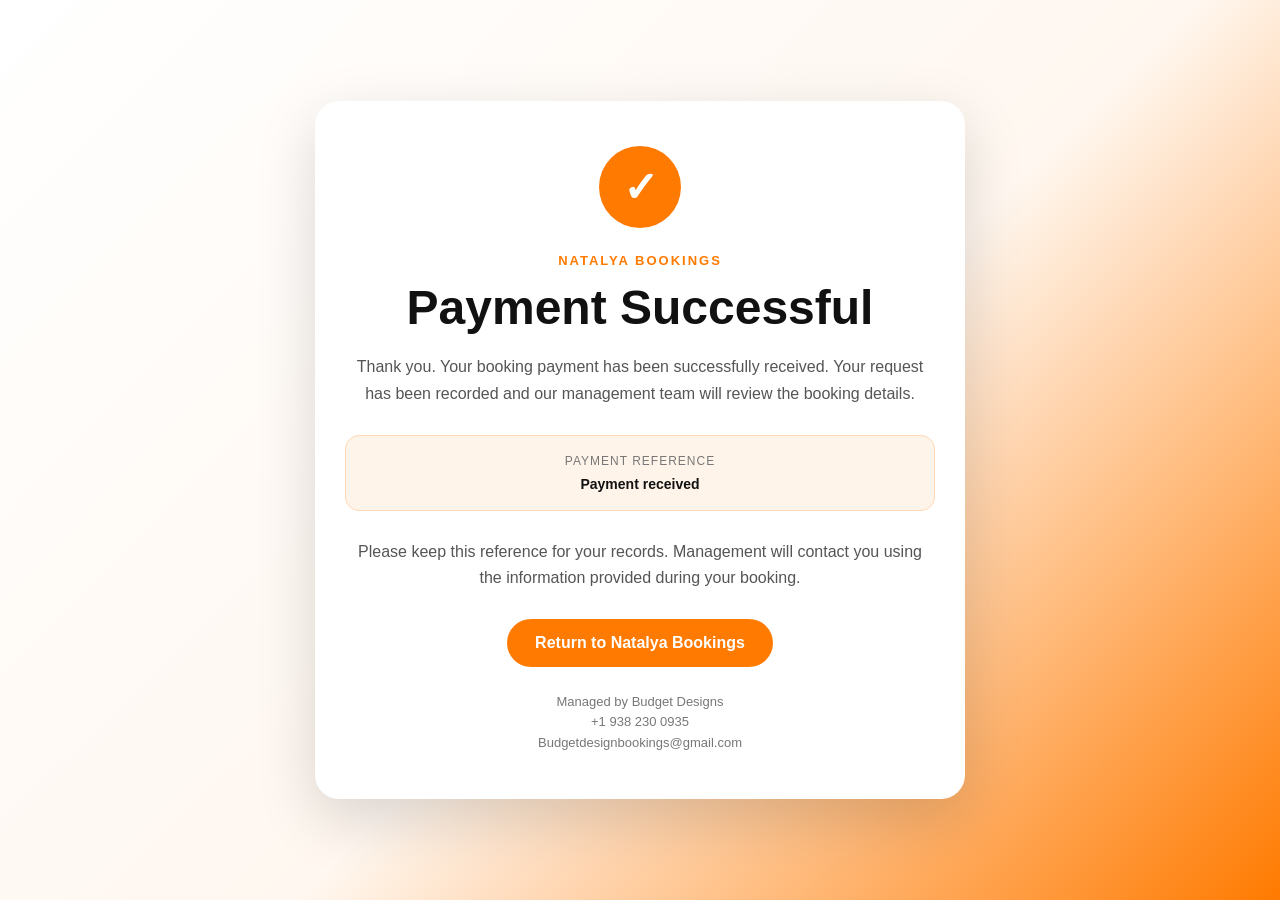
==== success.html @ e9d6222e "Create success.html" ====
<!DOCTYPE html>
<html lang="en">
<head>
    <meta charset="UTF-8">

    <meta
        name="viewport"
        content="width=device-width, initial-scale=1.0"
    >

    <title>Payment Successful | Natalya Bookings</title>

    <meta
        name="description"
        content="Your Natalya Bookings payment has been successfully received."
    >

    <style>

        * {
            box-sizing: border-box;
            margin: 0;
            padding: 0;
        }

        body {
            min-height: 100vh;
            font-family:
                Arial,
                Helvetica,
                sans-serif;

            background:
                linear-gradient(
                    135deg,
                    #ffffff 0%,
                    #fff7f0 55%,
                    #ff7a00 100%
                );

            display: flex;
            align-items: center;
            justify-content: center;

            padding: 24px;
        }

        .success-card {
            width: 100%;
            max-width: 650px;

            background: #ffffff;

            border-radius: 24px;

            padding: 45px 30px;

            text-align: center;

            box-shadow:
                0 20px 60px
                rgba(0, 0, 0, 0.15);
        }

        .success-icon {
            width: 82px;
            height: 82px;

            margin: 0 auto 25px;

            border-radius: 50%;

            background: #ff7a00;

            color: #ffffff;

            display: flex;
            align-items: center;
            justify-content: center;

            font-size: 42px;
            font-weight: bold;
        }

        .label {
            color: #ff7a00;

            font-size: 13px;

            font-weight: 700;

            letter-spacing: 2px;

            text-transform: uppercase;

            margin-bottom: 12px;
        }

        h1 {
            font-size: clamp(
                30px,
                6vw,
                48px
            );

            color: #111111;

            margin-bottom: 18px;
        }

        .message {
            color: #555555;

            line-height: 1.7;

            font-size: 16px;

            margin-bottom: 28px;
        }

        .reference-box {
            background: #fff4e9;

            border: 1px solid #ffd7b5;

            border-radius: 14px;

            padding: 18px;

            margin-bottom: 28px;
        }

        .reference-title {
            font-size: 12px;

            color: #777777;

            text-transform: uppercase;

            letter-spacing: 1px;

            margin-bottom: 8px;
        }

        #reference {
            color: #111111;

            font-weight: 700;

            word-break: break-all;

            font-size: 14px;
        }

        .next-step {
            color: #555555;

            line-height: 1.6;

            margin-bottom: 28px;
        }

        .button {
            display: inline-block;

            background: #ff7a00;

            color: #ffffff;

            text-decoration: none;

            padding: 15px 28px;

            border-radius: 999px;

            font-weight: 700;

            transition: 0.2s ease;
        }

        .button:hover {
            transform: translateY(-2px);
            background: #e96800;
        }

        .management {
            margin-top: 25px;

            font-size: 13px;

            color: #777777;

            line-height: 1.6;
        }

        @media (max-width: 500px) {

            .success-card {
                padding: 35px 20px;
            }

            h1 {
                font-size: 32px;
            }

        }

    </style>
</head>

<body>

    <main class="success-card">

        <div class="success-icon">
            ✓
        </div>

        <div class="label">
            Natalya Bookings
        </div>

        <h1>
            Payment Successful
        </h1>

        <p class="message">
            Thank you. Your booking payment has
            been successfully received.
            Your request has been recorded and
            our management team will review
            the booking details.
        </p>

        <div class="reference-box">

            <div class="reference-title">
                Payment Reference
            </div>

            <div id="reference">
                Processing...
            </div>

        </div>

        <p class="next-step">
            Please keep this reference for your
            records. Management will contact you
            using the information provided during
            your booking.
        </p>

        <a
            href="index.html"
            class="button"
        >
            Return to Natalya Bookings
        </a>

        <div class="management">

            Managed by Budget Designs<br>

            +1 938 230 0935<br>

            Budgetdesignbookings@gmail.com

        </div>

    </main>

    <script>

        const params =
            new URLSearchParams(
                window.location.search
            );

        const sessionId =
            params.get(
                "session_id"
            );

        const reference =
            document.getElementById(
                "reference"
            );

        if (sessionId) {

            reference.textContent =
                sessionId;

        } else {

            reference.textContent =
                "Payment received";

        }

    </script>

</body>
</html>
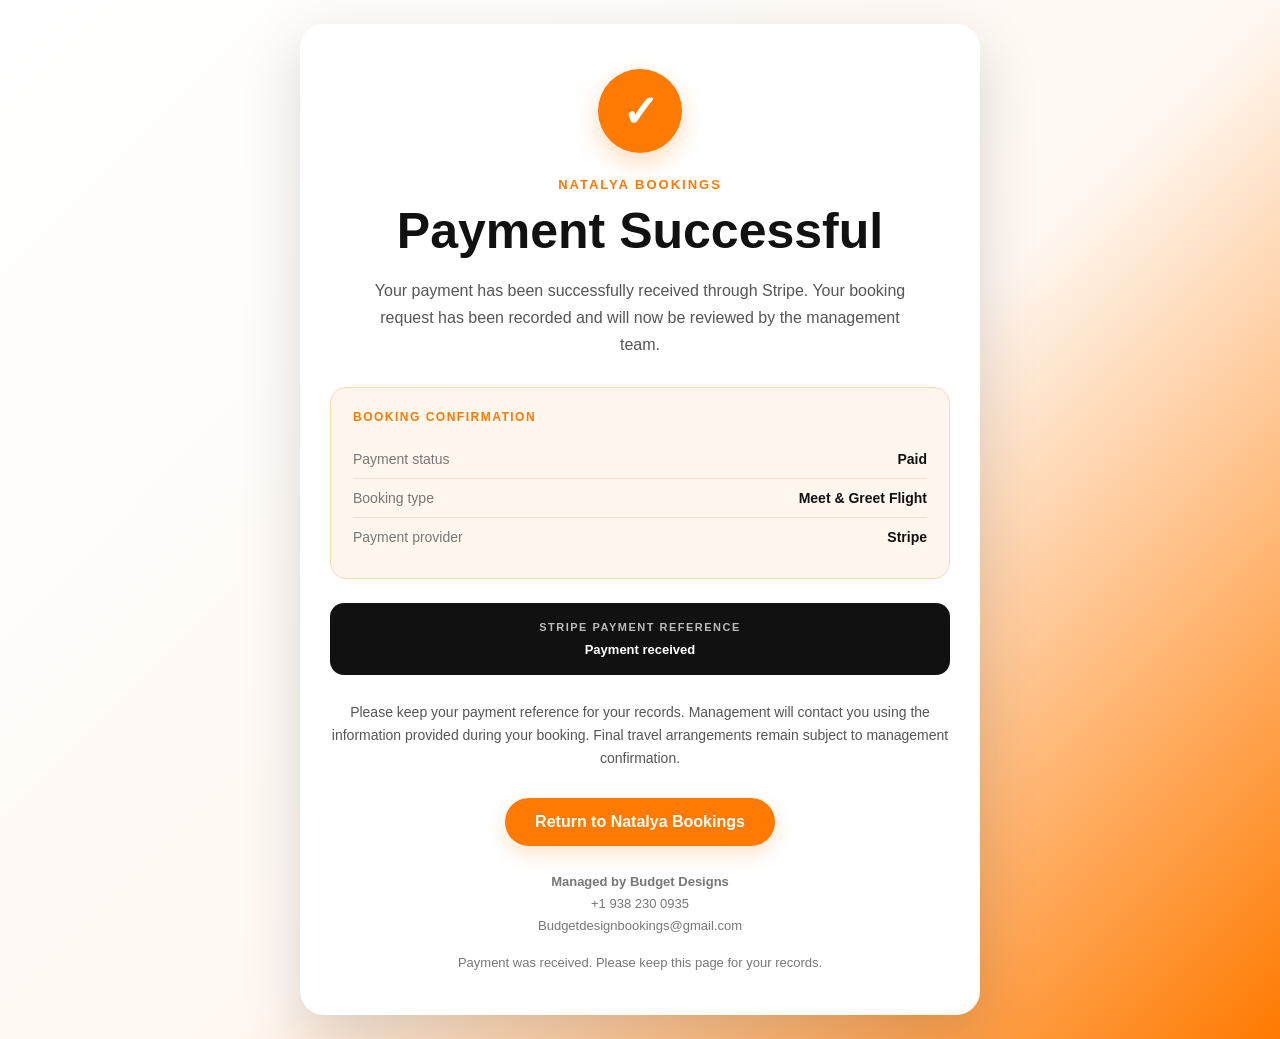
==== commit 33ef10ac: "Update success.html" ====
--- a/success.html
+++ b/success.html
@@ -1,5 +1,6 @@
 <!DOCTYPE html>
 <html lang="en">
+
 <head>
     <meta charset="UTF-8">
 
@@ -8,12 +9,12 @@
         content="width=device-width, initial-scale=1.0"
     >
 
-    <title>Payment Successful | Natalya Bookings</title>
-
     <meta
         name="description"
-        content="Your Natalya Bookings payment has been successfully received."
+        content="Payment confirmation for Natalya Bookings."
     >
+
+    <title>Payment Successful | Natalya Bookings</title>
 
     <style>
 
@@ -25,6 +26,7 @@
 
         body {
             min-height: 100vh;
+
             font-family:
                 Arial,
                 Helvetica,
@@ -34,7 +36,7 @@
                 linear-gradient(
                     135deg,
                     #ffffff 0%,
-                    #fff7f0 55%,
+                    #fff8f2 55%,
                     #ff7a00 100%
                 );
 
@@ -43,11 +45,14 @@
             justify-content: center;
 
             padding: 24px;
-        }
+
+            color: #111;
+        }
+
 
         .success-card {
             width: 100%;
-            max-width: 650px;
+            max-width: 680px;
 
             background: #ffffff;
 
@@ -62,11 +67,12 @@
                 rgba(0, 0, 0, 0.15);
         }
 
+
         .success-icon {
-            width: 82px;
-            height: 82px;
-
-            margin: 0 auto 25px;
+            width: 84px;
+            height: 84px;
+
+            margin: 0 auto 24px;
 
             border-radius: 50%;
 
@@ -78,9 +84,14 @@
             align-items: center;
             justify-content: center;
 
-            font-size: 42px;
-            font-weight: bold;
-        }
+            font-size: 44px;
+            font-weight: 700;
+
+            box-shadow:
+                0 10px 25px
+                rgba(255, 122, 0, 0.25);
+        }
+
 
         .label {
             color: #ff7a00;
@@ -96,17 +107,17 @@
             margin-bottom: 12px;
         }
 
+
         h1 {
-            font-size: clamp(
-                30px,
-                6vw,
-                48px
-            );
+            font-size: clamp(32px, 7vw, 50px);
+
+            line-height: 1.1;
 
             color: #111111;
 
             margin-bottom: 18px;
         }
+
 
         .message {
             color: #555555;
@@ -115,50 +126,132 @@
 
             font-size: 16px;
 
-            margin-bottom: 28px;
-        }
+            max-width: 540px;
+
+            margin:
+                0 auto 28px;
+        }
+
+
+        .confirmation-box {
+            background: #fff6ee;
+
+            border:
+                1px solid
+                #ffd6b2;
+
+            border-radius: 16px;
+
+            padding: 22px;
+
+            margin-bottom: 24px;
+
+            text-align: left;
+        }
+
+
+        .confirmation-title {
+            color: #ff7a00;
+
+            font-size: 12px;
+
+            font-weight: 700;
+
+            letter-spacing: 1.5px;
+
+            text-transform: uppercase;
+
+            margin-bottom: 16px;
+        }
+
+
+        .confirmation-row {
+            display: flex;
+
+            justify-content: space-between;
+
+            gap: 20px;
+
+            padding: 11px 0;
+
+            border-bottom:
+                1px solid
+                #f0dfd0;
+        }
+
+
+        .confirmation-row:last-child {
+            border-bottom: none;
+        }
+
+
+        .confirmation-row span {
+            color: #777777;
+
+            font-size: 14px;
+        }
+
+
+        .confirmation-row strong {
+            color: #111111;
+
+            font-size: 14px;
+
+            text-align: right;
+
+            word-break: break-word;
+        }
+
 
         .reference-box {
-            background: #fff4e9;
-
-            border: 1px solid #ffd7b5;
+            background: #111111;
+
+            color: #ffffff;
 
             border-radius: 14px;
 
             padding: 18px;
 
-            margin-bottom: 28px;
-        }
+            margin-bottom: 26px;
+        }
+
 
         .reference-title {
-            font-size: 12px;
-
-            color: #777777;
+            color: #bbbbbb;
+
+            font-size: 11px;
+
+            font-weight: 700;
+
+            letter-spacing: 1.5px;
 
             text-transform: uppercase;
 
-            letter-spacing: 1px;
-
-            margin-bottom: 8px;
-        }
+            margin-bottom: 9px;
+        }
+
 
         #reference {
-            color: #111111;
+            color: #ffffff;
+
+            font-size: 13px;
 
             font-weight: 700;
 
             word-break: break-all;
-
-            font-size: 14px;
-        }
+        }
+
 
         .next-step {
             color: #555555;
 
-            line-height: 1.6;
+            line-height: 1.65;
+
+            font-size: 14px;
 
             margin-bottom: 28px;
         }
+
 
         .button {
             display: inline-block;
@@ -169,19 +262,29 @@
 
             text-decoration: none;
 
-            padding: 15px 28px;
+            padding:
+                15px 30px;
 
             border-radius: 999px;
 
             font-weight: 700;
 
-            transition: 0.2s ease;
-        }
+            transition:
+                transform 0.2s ease,
+                background 0.2s ease;
+
+            box-shadow:
+                0 8px 20px
+                rgba(255, 122, 0, 0.20);
+        }
+
 
         .button:hover {
             transform: translateY(-2px);
+
             background: #e96800;
         }
+
 
         .management {
             margin-top: 25px;
@@ -190,53 +293,153 @@
 
             color: #777777;
 
-            line-height: 1.6;
-        }
-
-        @media (max-width: 500px) {
+            line-height: 1.7;
+        }
+
+
+        .status {
+            margin-top: 18px;
+
+            font-size: 13px;
+
+            color: #777777;
+        }
+
+
+        @media (max-width: 520px) {
 
             .success-card {
-                padding: 35px 20px;
+                padding:
+                    35px 18px;
+
+                border-radius: 20px;
             }
 
+
             h1 {
-                font-size: 32px;
+                font-size: 34px;
             }
 
+
+            .confirmation-row {
+                flex-direction: column;
+
+                gap: 5px;
+            }
+
+
+            .confirmation-row strong {
+                text-align: left;
+            }
+
+
+            .button {
+                width: 100%;
+            }
+
         }
 
     </style>
+
 </head>
 
+
 <body>
 
     <main class="success-card">
+
+
+        <!-- SUCCESS ICON -->
 
         <div class="success-icon">
             ✓
         </div>
 
+
+        <!-- BRAND -->
+
         <div class="label">
             Natalya Bookings
         </div>
 
+
+        <!-- TITLE -->
+
         <h1>
             Payment Successful
         </h1>
 
+
         <p class="message">
-            Thank you. Your booking payment has
-            been successfully received.
-            Your request has been recorded and
-            our management team will review
-            the booking details.
+
+            Your payment has been successfully
+            received through Stripe.
+
+            Your booking request has been recorded
+            and will now be reviewed by the
+            management team.
+
         </p>
 
+
+        <!-- BOOKING CONFIRMATION -->
+
+        <div class="confirmation-box">
+
+            <div class="confirmation-title">
+                Booking Confirmation
+            </div>
+
+
+            <div class="confirmation-row">
+
+                <span>
+                    Payment status
+                </span>
+
+                <strong>
+                    Paid
+                </strong>
+
+            </div>
+
+
+            <div class="confirmation-row">
+
+                <span>
+                    Booking type
+                </span>
+
+                <strong>
+                    Meet &amp; Greet Flight
+                </strong>
+
+            </div>
+
+
+            <div class="confirmation-row">
+
+                <span>
+                    Payment provider
+                </span>
+
+                <strong>
+                    Stripe
+                </strong>
+
+            </div>
+
+        </div>
+
+
+        <!-- STRIPE REFERENCE -->
+
         <div class="reference-box">
 
             <div class="reference-title">
-                Payment Reference
+                Stripe Payment Reference
             </div>
+
 
             <div id="reference">
                 Processing...
@@ -244,12 +447,25 @@
 
         </div>
 
+
+        <!-- NEXT STEP -->
+
         <p class="next-step">
-            Please keep this reference for your
-            records. Management will contact you
-            using the information provided during
+
+            Please keep your payment reference
+            for your records.
+
+            Management will contact you using
+            the information provided during
             your booking.
+
+            Final travel arrangements remain
+            subject to management confirmation.
+
         </p>
+
+
+        <!-- RETURN -->
 
         <a
             href="index.html"
@@ -258,48 +474,101 @@
             Return to Natalya Bookings
         </a>
 
+
+        <!-- MANAGEMENT -->
+
         <div class="management">
 
-            Managed by Budget Designs<br>
-
-            +1 938 230 0935<br>
+            <strong>
+                Managed by Budget Designs
+            </strong>
+
+            <br>
+
+            +1 938 230 0935
+
+            <br>
 
             Budgetdesignbookings@gmail.com
 
         </div>
 
+
+        <div
+            class="status"
+            id="pageStatus"
+        >
+            Payment confirmation received.
+        </div>
+
+
     </main>
 
+
     <script>
+
+        /*
+        =====================================================
+        STRIPE SUCCESS SESSION
+        =====================================================
+
+        Stripe should redirect the customer to:
+
+        success.html?session_id={CHECKOUT_SESSION_ID}
+
+        We only display the session ID here.
+
+        NEVER put the Stripe secret key in this file.
+        */
+
 
         const params =
             new URLSearchParams(
                 window.location.search
             );
 
+
         const sessionId =
             params.get(
                 "session_id"
             );
 
+
         const reference =
             document.getElementById(
                 "reference"
             );
 
+
+        const pageStatus =
+            document.getElementById(
+                "pageStatus"
+            );
+
+
         if (sessionId) {
 
             reference.textContent =
                 sessionId;
 
+
+            pageStatus.textContent =
+                "Your Stripe payment reference has been recorded.";
+
         } else {
 
             reference.textContent =
                 "Payment received";
 
+
+            pageStatus.textContent =
+                "Payment was received. Please keep this page for your records.";
+
         }
 
     </script>
 
+
 </body>
+
 </html>
